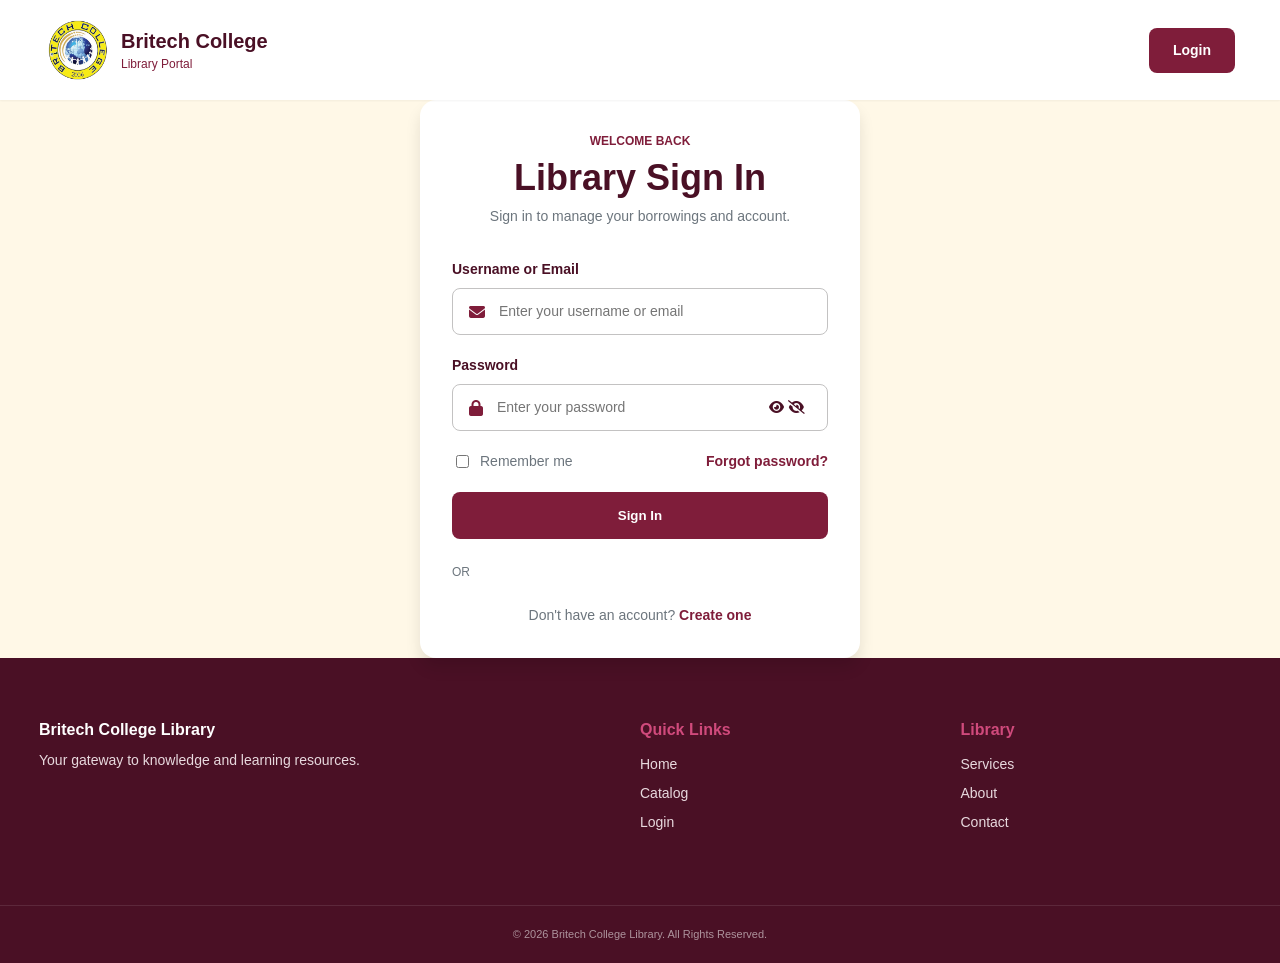
==== auth/sign-in.html @ 1b73af0d "feat: css" ====
<!doctype html>
<html lang="en">
  <head>
    <meta charset="UTF-8" />
    <meta name="viewport" content="width=device-width, initial-scale=1.0" />
    <title>Sign In | Britech College Library</title>

    <link rel="stylesheet" href="../assets/css/style.css" />
    <link rel="stylesheet" href="../assets/css/pages/sign-in.css" />
  </head>

  <body>
    <!-- =========================
     NAVIGATION
========================= -->
    <header class="bg-white shadow-sm position-sticky top-0 z-50">
      <nav class="navbar container d-flex items-center justify-between gap-8 px-6 py-3">
        <div class="d-flex items-center gap-3">
          <img src="../assets/images/logo/britech-logo (1).png" alt="Britech College Logo" class="w-64 h-64 d-block" />
          <div>
            <h2 class="text-secondary text-lg font-semibold">Britech College</h2>
            <p class="text-primary text-12 font-medium">Library Portal</p>
          </div>
        </div>

        <ul class="nav-links d-flex items-center gap-8">
          <li><a href="../index.html" class="nav-link text-14 font-medium">Home</a></li>
          <li><a href="../catalog.html" class="nav-link text-14 font-medium">Catalog</a></li>
          <li><a href="../index.html#services" class="nav-link text-14 font-medium">Services</a></li>
          <li><a href="../index.html#about" class="nav-link text-14 font-medium">About</a></li>
          <li><a href="../index.html#contact" class="nav-link text-14 font-medium">Contact</a></li>
        </ul>

        <a href="sign-in.html" class="btn-login bg-primary text-white px-6 py-3 radius-md text-14 font-semibold">
          Login</a
        >
      </nav>
    </header>

    <!-- =========================
     SIGN-IN SECTION
========================= -->
    <section class="bg-accent d-flex items-center justify-center auth-wrapper px-6">
      <div class="bg-white radius-xl shadow-lg p-8 w-100" style="max-width: 440px">
        <div class="text-center mb-8">
          <p class="text-primary text-12 font-bold">WELCOME BACK</p>
          <h1 class="text-secondary text-3xl my-2">Library Sign In</h1>
          <p class="text-gray text-14">Sign in to manage your borrowings and account.</p>
        </div>

        <form id="signInForm" class="d-flex flex-column gap-5" novalidate>
          <div>
            <label for="loginId" class="d-block text-secondary text-14 font-semibold mb-2">Username or Email</label>
            <div class="input-group d-flex items-center gap-3 bg-white border border-light-gray radius-md px-4">
              <i class="fa-solid fa-envelope text-primary"></i>
              <input
                type="text"
                id="loginId"
                name="loginId"
                placeholder="Enter your username or email"
                class="flex-grow-1 w-100 border-0 py-3 text-14"
                required
              />
            </div>
          </div>

          <div>
            <label for="loginPassword" class="d-block text-secondary text-14 font-semibold mb-2">Password</label>
            <div class="input-group d-flex items-center gap-3 bg-white border border-light-gray radius-md px-4">
              <i class="fa-solid fa-lock text-primary"></i>
              <input
                type="password"
                id="loginPassword"
                name="loginPassword"
                placeholder="Enter your password"
                class="flex-grow-1 w-100 border-0 py-3 text-14"
                required
              />
              <button
                type="button"
                id="togglePassword"
                class="toggle-visibility bg-transparent border-0 flex-shrink-0"
                aria-label="Show password"
              >
                <span class="icon-stack">
                  <i class="fa-solid fa-eye icon-eye"></i>
                  <i class="fa-solid fa-eye-slash icon-eye-slash"></i>
                </span>
              </button>
            </div>
          </div>

          <div class="d-flex items-center justify-between flex-wrap gap-2 text-14">
            <label class="d-flex items-center gap-2 text-gray">
              <input type="checkbox" id="rememberMe" name="rememberMe" />
              Remember me
            </label>
            <a href="#" class="text-primary font-semibold">Forgot password?</a>
          </div>

          <button type="submit" class="btn-submit bg-primary text-white py-4 radius-md font-semibold border-0 w-100">
            Sign In
          </button>

          <p id="loginError" class="text-14" style="color: #dc2626; display: none"></p>
        </form>

        <div class="auth-divider my-6 text-gray text-12">
          <span>OR</span>
        </div>

        <p class="text-center text-14 text-gray">
          Don't have an account?
          <a href="register.html" class="text-primary font-semibold">Create one</a>
        </p>
      </div>
    </section>

    <!-- =========================
     FOOTER
========================= -->
    <footer class="footer-bg text-white">
      <div class="container footer-grid d-grid gap-10 mx-auto py-16 px-6">
        <div>
          <h2 class="mb-3">Britech College Library</h2>
          <p class="text-14 footer-muted">Your gateway to knowledge and learning resources.</p>
        </div>

        <div>
          <h3 class="text-navy mb-4">Quick Links</h3>
          <a href="../index.html" class="d-block text-14 footer-link mb-2">Home</a>
          <a href="../catalog.html" class="d-block text-14 footer-link mb-2">Catalog</a>
          <a href="sign-in.html" class="d-block text-14 footer-link mb-2">Login</a>
        </div>

        <div>
          <h3 class="text-navy mb-4">Library</h3>
          <a href="../index.html#services" class="d-block text-14 footer-link mb-2">Services</a>
          <a href="../index.html#about" class="d-block text-14 footer-link mb-2">About</a>
          <a href="../index.html#contact" class="d-block text-14 footer-link mb-2">Contact</a>
        </div>
      </div>

      <div class="footer-bottom border-t text-center py-5 px-6">
        <p class="text-12 footer-copy">© <span id="year">2026</span> Britech College Library. All Rights Reserved.</p>
      </div>
    </footer>

    <!-- =========================
     JAVASCRIPT
========================= -->
    <script src="../assets/js/main.js"></script>
  </body>
</html>
---- assets/css/style.css ----
@import url("./base/reset.css");
@import url("./base/theme.css");
@import url("./base/text.css");
@import url("./base/display.css");
@import url("./base/flex.css");
@import url("./base/gap.css");
@import url("./base/padding.css");
@import url("./base/margin.css");
@import url("./base/border.css");
@import url("./base/width.css");
@import url("./base/height.css");
@import url("./base/colors.css");
@import url("./base/shadow.css");
@import url("./base/opacity.css");
@import url("./base/overflow.css");
@import url("./base/position.css");
@import url("./base/radius.css");
@import url("./base/z-index.css");

/* =========================================
      COMPONENTS
   ========================================= */

@import url("./component/animations/animations.css");
@import url("./component/buttons/buttons.css");
@import url("./component/cards/cards.css");

/* =========================================
      LAYOUT
   ========================================= */

@import url("./layout/nav.css");
@import url("./layout/footer.css");

/* =========================================
      PAGE
   ========================================= */

@import url("./pages/landing.css");
@import url("./pages/books.css");

/* =========================================
      THIRD PARTY CSS
   ========================================= */

/* https://fontawesome.com/v6/search?ic=free-collection */

@import url("https://cdnjs.cloudflare.com/ajax/libs/font-awesome/6.7.2/css/all.min.css");
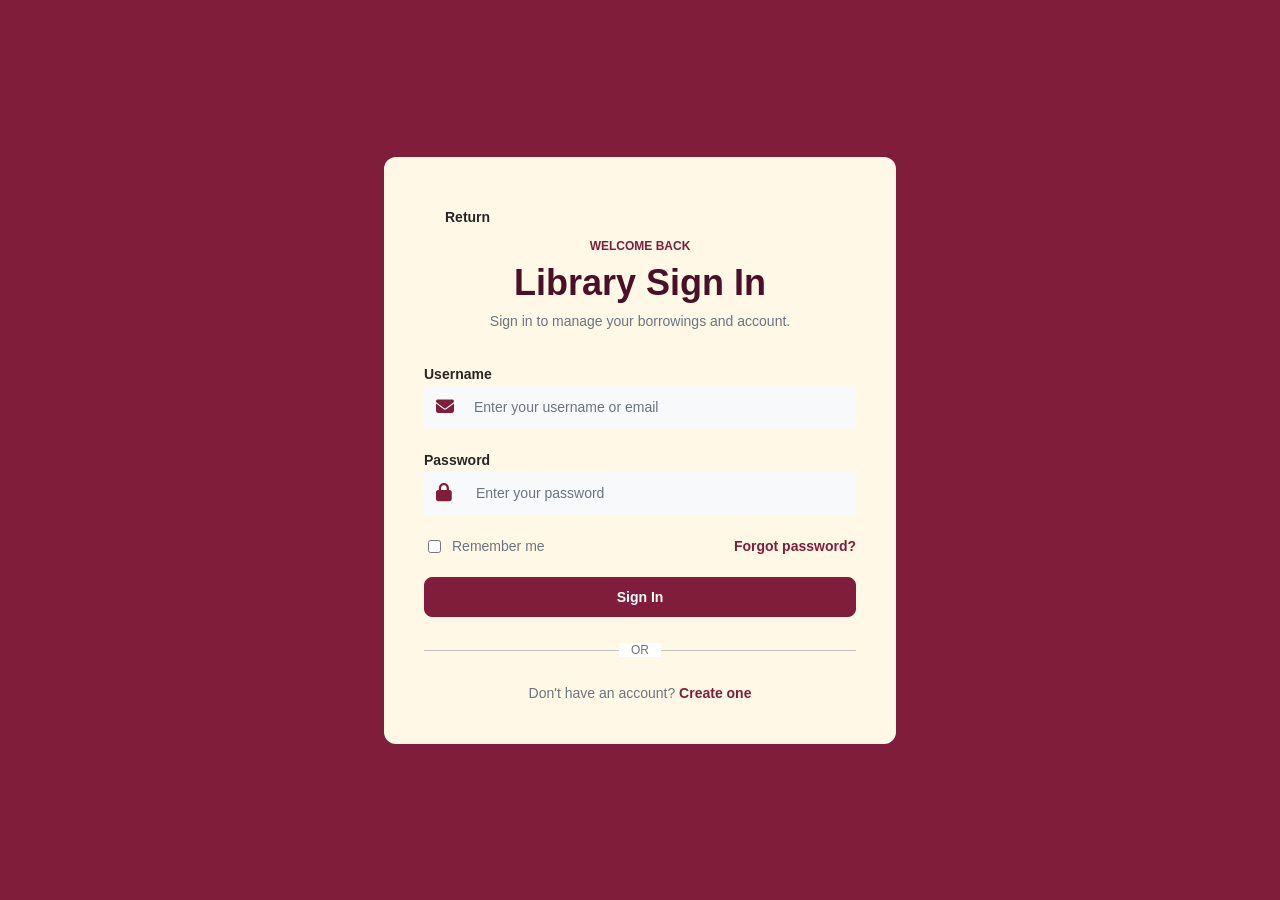
==== commit 49661a0a: "chore: Massive update in landing page, sign-in and new web layout for incoming catalog features." ====
--- a/auth/sign-in.html
+++ b/auth/sign-in.html
@@ -3,152 +3,71 @@
   <head>
     <meta charset="UTF-8" />
     <meta name="viewport" content="width=device-width, initial-scale=1.0" />
-    <title>Sign In | Britech College Library</title>
+    <title>Library | Sign In</title>
 
     <link rel="stylesheet" href="../assets/css/style.css" />
     <link rel="stylesheet" href="../assets/css/pages/sign-in.css" />
   </head>
 
-  <body>
-    <!-- =========================
-     NAVIGATION
-========================= -->
-    <header class="bg-white shadow-sm position-sticky top-0 z-50">
-      <nav class="navbar container d-flex items-center justify-between gap-8 px-6 py-3">
-        <div class="d-flex items-center gap-3">
-          <img src="../assets/images/logo/britech-logo (1).png" alt="Britech College Logo" class="w-64 h-64 d-block" />
-          <div>
-            <h2 class="text-secondary text-lg font-semibold">Britech College</h2>
-            <p class="text-primary text-12 font-medium">Library Portal</p>
+  <body class="h-screen bg-primary d-flex flex-column items-center justify-center">
+    <section class="p-10 w-512 bg-accent rounded-lg">
+      <div class="mb-8">
+        <a class="btn-ghost" href="../index.html">Return</a>
+        <p class="text-primary text-12 text-center font-bold">WELCOME BACK</p>
+        <h1 class="text-secondary text-3xl text-center my-2">Library Sign In</h1>
+        <p class="text-gray text-14 text-center">Sign in to manage your borrowings and account.</p>
+      </div>
+
+      <form id="signInForm" class="d-flex flex-column gap-5" novalidate>
+        <div>
+          <label for="signIn" class="mb-2 label">Username</label>
+          <div class="pl-3 d-flex flex-row items-center bg-light gap-1">
+            <i class="fa-solid fa-envelope text-primary text-md"></i>
+            <input
+              type="text"
+              id="signIn"
+              name="signIn"
+              placeholder="Enter your username or email"
+              class="input"
+              required
+            />
           </div>
         </div>
 
-        <ul class="nav-links d-flex items-center gap-8">
-          <li><a href="../index.html" class="nav-link text-14 font-medium">Home</a></li>
-          <li><a href="../catalog.html" class="nav-link text-14 font-medium">Catalog</a></li>
-          <li><a href="../index.html#services" class="nav-link text-14 font-medium">Services</a></li>
-          <li><a href="../index.html#about" class="nav-link text-14 font-medium">About</a></li>
-          <li><a href="../index.html#contact" class="nav-link text-14 font-medium">Contact</a></li>
-        </ul>
-
-        <a href="sign-in.html" class="btn-login bg-primary text-white px-6 py-3 radius-md text-14 font-semibold">
-          Login</a
-        >
-      </nav>
-    </header>
-
-    <!-- =========================
-     SIGN-IN SECTION
-========================= -->
-    <section class="bg-accent d-flex items-center justify-center auth-wrapper px-6">
-      <div class="bg-white radius-xl shadow-lg p-8 w-100" style="max-width: 440px">
-        <div class="text-center mb-8">
-          <p class="text-primary text-12 font-bold">WELCOME BACK</p>
-          <h1 class="text-secondary text-3xl my-2">Library Sign In</h1>
-          <p class="text-gray text-14">Sign in to manage your borrowings and account.</p>
+        <div>
+          <label for="loginPassword" class="mb-2 label">Password</label>
+          <div class="pl-3 d-flex flex-row items-center bg-light gap-2">
+            <i class="fa-solid fa-lock text-primary text-md"></i>
+            <input
+              type="password"
+              id="password"
+              name="password"
+              placeholder="Enter your password"
+              class="input"
+              required
+            />
+          </div>
         </div>
 
-        <form id="signInForm" class="d-flex flex-column gap-5" novalidate>
-          <div>
-            <label for="loginId" class="d-block text-secondary text-14 font-semibold mb-2">Username or Email</label>
-            <div class="input-group d-flex items-center gap-3 bg-white border border-light-gray radius-md px-4">
-              <i class="fa-solid fa-envelope text-primary"></i>
-              <input
-                type="text"
-                id="loginId"
-                name="loginId"
-                placeholder="Enter your username or email"
-                class="flex-grow-1 w-100 border-0 py-3 text-14"
-                required
-              />
-            </div>
-          </div>
-
-          <div>
-            <label for="loginPassword" class="d-block text-secondary text-14 font-semibold mb-2">Password</label>
-            <div class="input-group d-flex items-center gap-3 bg-white border border-light-gray radius-md px-4">
-              <i class="fa-solid fa-lock text-primary"></i>
-              <input
-                type="password"
-                id="loginPassword"
-                name="loginPassword"
-                placeholder="Enter your password"
-                class="flex-grow-1 w-100 border-0 py-3 text-14"
-                required
-              />
-              <button
-                type="button"
-                id="togglePassword"
-                class="toggle-visibility bg-transparent border-0 flex-shrink-0"
-                aria-label="Show password"
-              >
-                <span class="icon-stack">
-                  <i class="fa-solid fa-eye icon-eye"></i>
-                  <i class="fa-solid fa-eye-slash icon-eye-slash"></i>
-                </span>
-              </button>
-            </div>
-          </div>
-
-          <div class="d-flex items-center justify-between flex-wrap gap-2 text-14">
-            <label class="d-flex items-center gap-2 text-gray">
-              <input type="checkbox" id="rememberMe" name="rememberMe" />
-              Remember me
-            </label>
-            <a href="#" class="text-primary font-semibold">Forgot password?</a>
-          </div>
-
-          <button type="submit" class="btn-submit bg-primary text-white py-4 radius-md font-semibold border-0 w-100">
-            Sign In
-          </button>
-
-          <p id="loginError" class="text-14" style="color: #dc2626; display: none"></p>
-        </form>
-
-        <div class="auth-divider my-6 text-gray text-12">
-          <span>OR</span>
+        <div class="d-flex items-center justify-between flex-wrap gap-2 text-14">
+          <label class="d-flex items-center gap-2 text-gray">
+            <input type="checkbox" id="rememberMe" name="rememberMe" />
+            Remember me
+          </label>
+          <a href="#" class="text-primary font-semibold">Forgot password?</a>
         </div>
 
-        <p class="text-center text-14 text-gray">
-          Don't have an account?
-          <a href="register.html" class="text-primary font-semibold">Create one</a>
-        </p>
-      </div>
-    </section>
+        <button type="submit" class="btn-primary btn-white">Sign In</button>
+      </form>
 
-    <!-- =========================
-     FOOTER
-========================= -->
-    <footer class="footer-bg text-white">
-      <div class="container footer-grid d-grid gap-10 mx-auto py-16 px-6">
-        <div>
-          <h2 class="mb-3">Britech College Library</h2>
-          <p class="text-14 footer-muted">Your gateway to knowledge and learning resources.</p>
-        </div>
-
-        <div>
-          <h3 class="text-navy mb-4">Quick Links</h3>
-          <a href="../index.html" class="d-block text-14 footer-link mb-2">Home</a>
-          <a href="../catalog.html" class="d-block text-14 footer-link mb-2">Catalog</a>
-          <a href="sign-in.html" class="d-block text-14 footer-link mb-2">Login</a>
-        </div>
-
-        <div>
-          <h3 class="text-navy mb-4">Library</h3>
-          <a href="../index.html#services" class="d-block text-14 footer-link mb-2">Services</a>
-          <a href="../index.html#about" class="d-block text-14 footer-link mb-2">About</a>
-          <a href="../index.html#contact" class="d-block text-14 footer-link mb-2">Contact</a>
-        </div>
+      <div class="auth-divider my-6 text-gray text-12">
+        <span>OR</span>
       </div>
 
-      <div class="footer-bottom border-t text-center py-5 px-6">
-        <p class="text-12 footer-copy">© <span id="year">2026</span> Britech College Library. All Rights Reserved.</p>
-      </div>
-    </footer>
-
-    <!-- =========================
-     JAVASCRIPT
-========================= -->
-    <script src="../assets/js/main.js"></script>
+      <p class="text-center text-14 text-gray">
+        Don't have an account?
+        <a href="register.html" class="text-primary font-semibold">Create one</a>
+      </p>
+    </section>
   </body>
 </html>
--- a/assets/css/style.css
+++ b/assets/css/style.css
@@ -18,31 +18,8 @@
 @import url("./base/z-index.css");
 
 /* =========================================
-      COMPONENTS
-   ========================================= */
-
-@import url("./component/animations/animations.css");
-@import url("./component/buttons/buttons.css");
-@import url("./component/cards/cards.css");
-
-/* =========================================
-      LAYOUT
-   ========================================= */
-
-@import url("./layout/nav.css");
-@import url("./layout/footer.css");
-
-/* =========================================
-      PAGE
-   ========================================= */
-
-@import url("./pages/landing.css");
-@import url("./pages/books.css");
-
-/* =========================================
       THIRD PARTY CSS
    ========================================= */
-
 /* https://fontawesome.com/v6/search?ic=free-collection */
 
 @import url("https://cdnjs.cloudflare.com/ajax/libs/font-awesome/6.7.2/css/all.min.css");
--- a/assets/css/pages/sign-in.css
+++ b/assets/css/pages/sign-in.css
@@ -0,0 +1,56 @@
+@import url("../component/buttons/base.css");
+@import url("../component/inputs/base.css");
+
+.auth-divider {
+  position: relative;
+  text-align: center;
+}
+
+.auth-divider::before {
+  content: "";
+  position: absolute;
+  left: 0;
+  right: 0;
+  top: 50%;
+  height: var(--border-thin);
+  background-color: var(--color-light-gray);
+}
+
+.auth-divider span {
+  position: relative;
+  background-color: var(--color-white);
+  padding: 0 var(--space-12);
+}
+
+.btn-white {
+  color: var(--color-white);
+}
+
+.footer-bg {
+  background: var(--color-secondary);
+}
+
+.footer-grid {
+  grid-template-columns: 2fr 1fr 1fr;
+}
+
+.footer-muted {
+  color: #e8d9de;
+}
+
+.footer-link {
+  color: #e8d9de;
+  transition: var(--transition-fast);
+}
+
+.footer-link:hover {
+  color: var(--color-navy);
+}
+
+.footer-bottom {
+  border-color: rgba(255, 255, 255, 0.1);
+}
+
+.footer-copy {
+  color: #c8aab5;
+}
